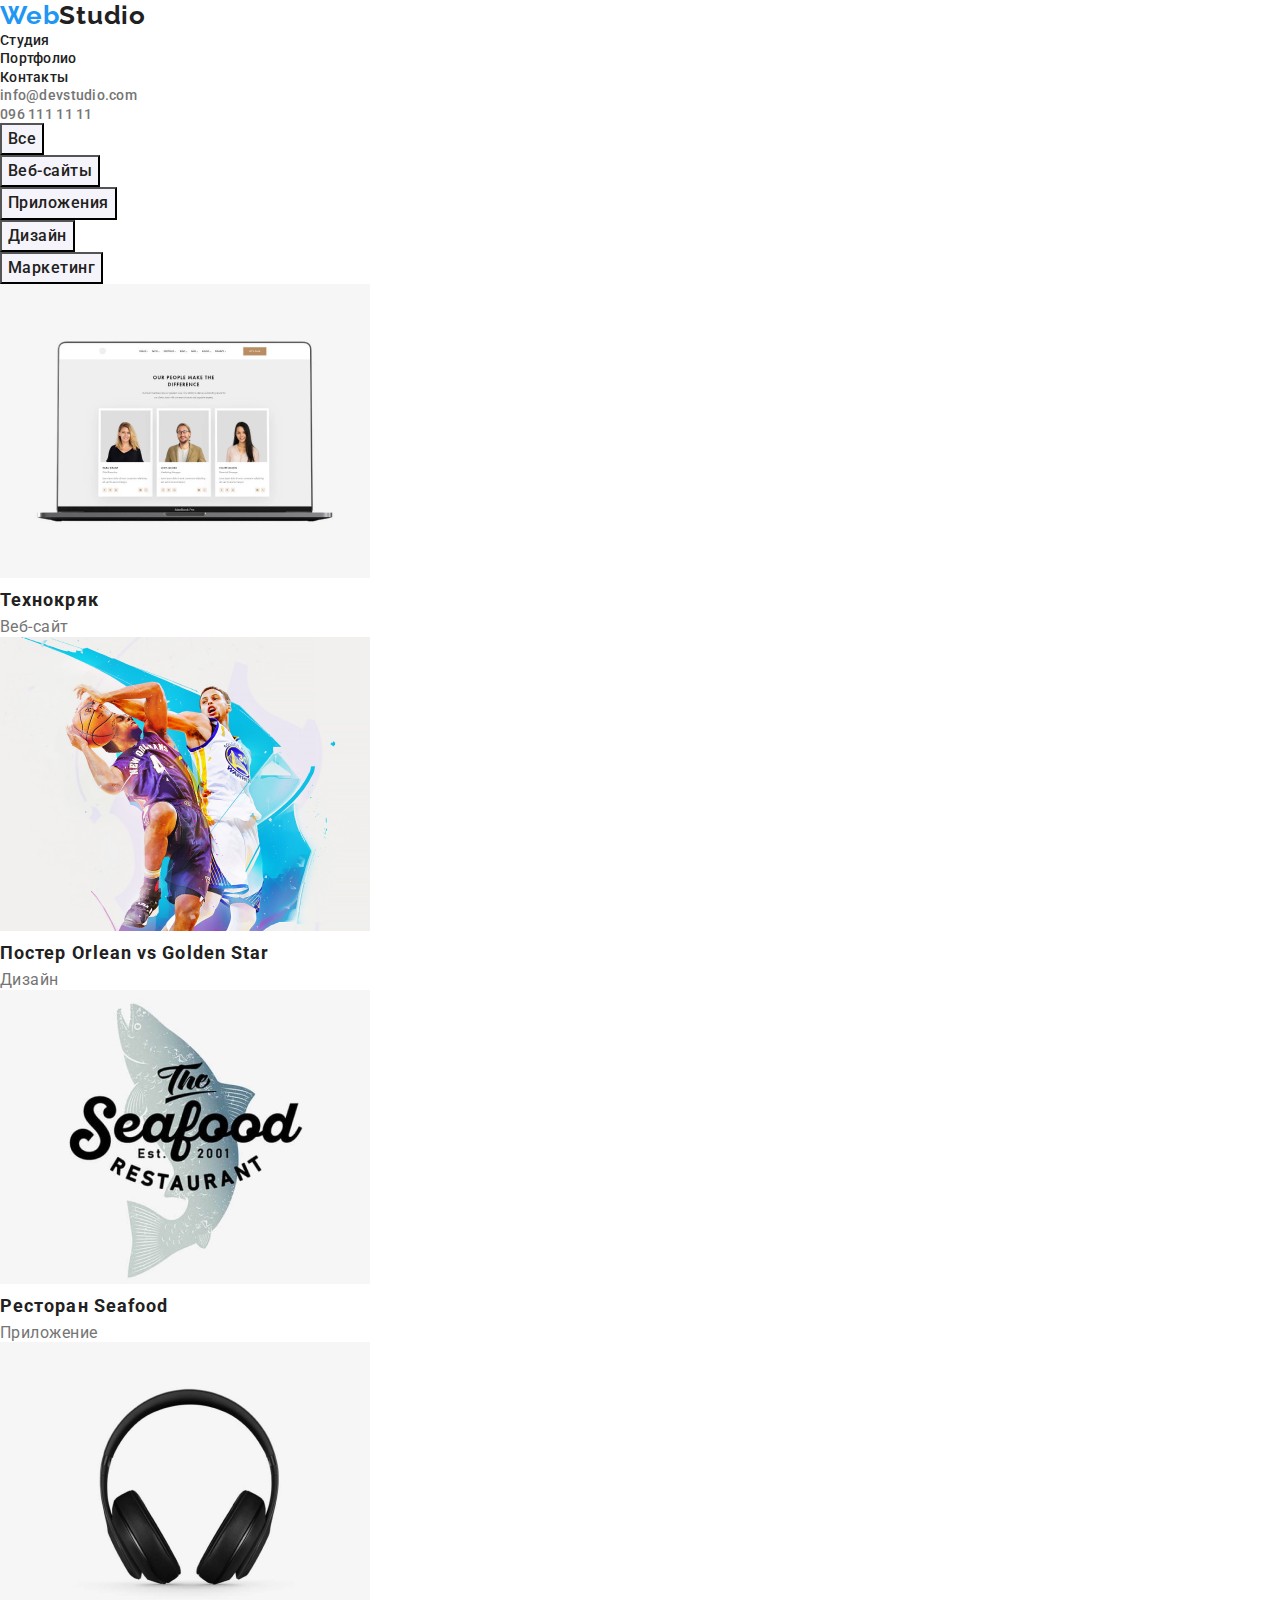
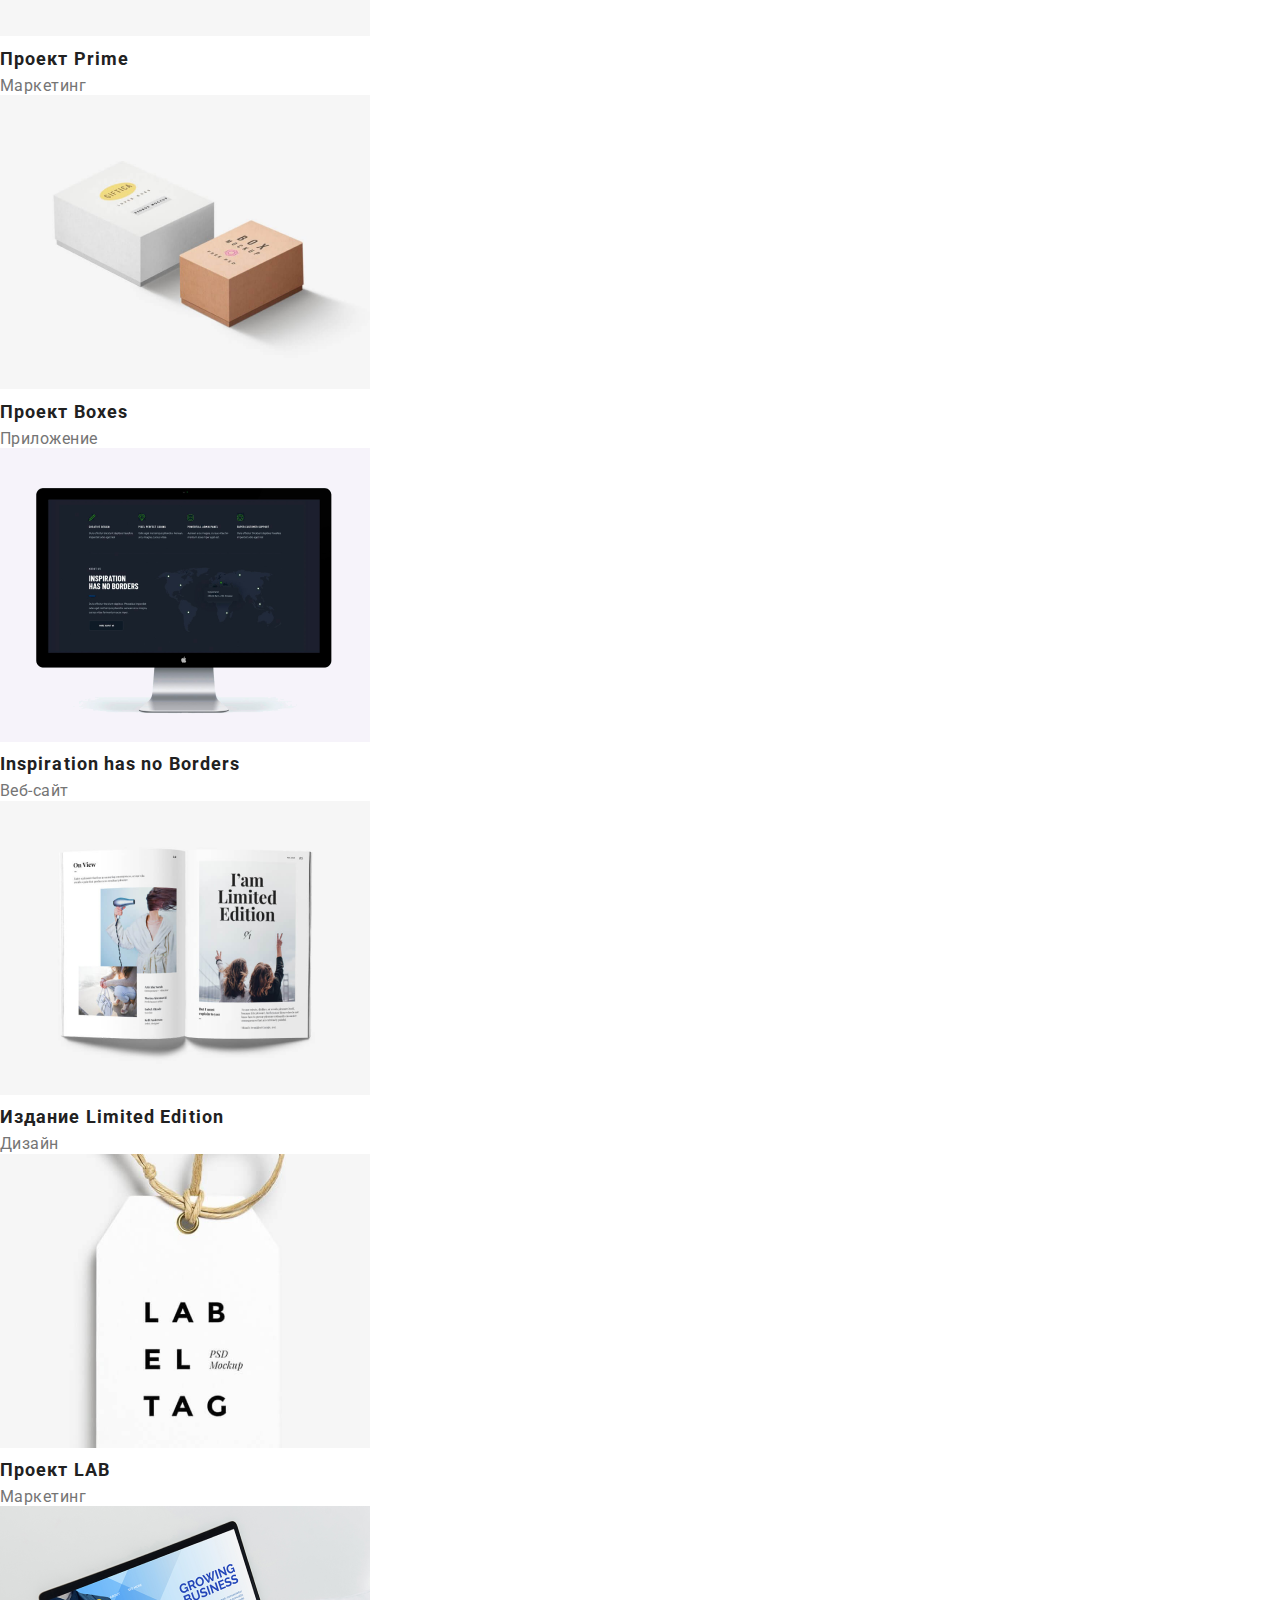
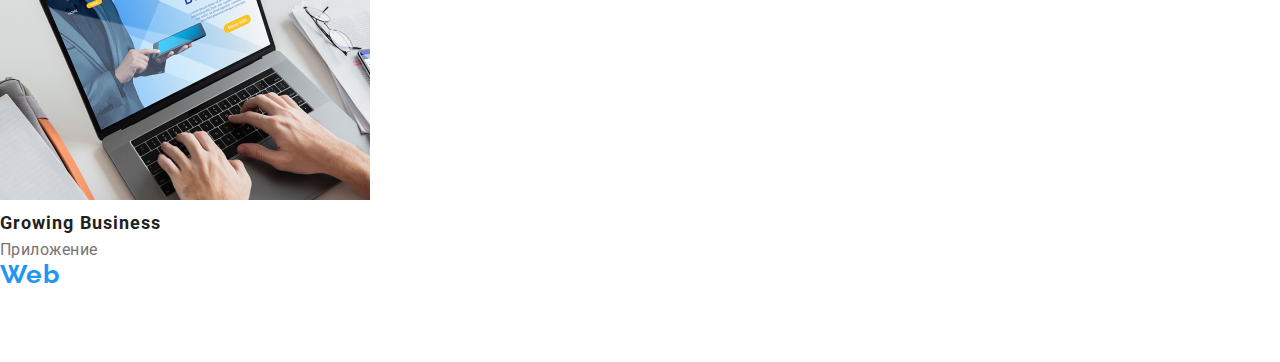
==== portfolio.html @ ff13a94e "добавляет блочные модели" ====
<!DOCTYPE html>
<html lang="ru">
<head>
    <meta charset="UTF-8">
    <meta http-equiv="X-UA-Compatible" content="IE=edge">
    <meta name="viewport" content="width=device-width, initial-scale=1.0">
    <title>Портфолио</title>
    
  <link rel="preconnect" href="https://fonts.googleapis.com">
<link rel="preconnect" href="https://fonts.gstatic.com" crossorigin>
<link href="https://fonts.googleapis.com/css2?family=Raleway:wght@700&family=Roboto:wght@400;500;700;900&display=swap" rel="stylesheet">
<link rel="stylesheet" href="https://cdnjs.cloudflare.com/ajax/libs/modern-normalize/1.1.0/modern-normalize.min.css">
<link rel="stylesheet" href="./css/styles.css">
</head>

<body>
    <!-- Хедер -->
    <header>
    
        <a class="logo" href="./index.html">
            <span class="part-logo">Web</span>Studio
        </a>
    
    <!-- Навигация -->
        <nav class="nav">
            <ul class="nav-list list">
                <li><a class="nav-link" href="./index.html">Студия</a></li>
                <li><a class="nav-link" href="./portfolio.html">Портфолио</a></li>
                <li><a class="nav-link" href="/">Контакты</a></li>
            </ul>
        </nav>
        <!-- Контакты -->
        <ul class="contacts list">
            <li>
                <a class="contact" href="mailto:info@devstudio.com">info@devstudio.com</a>
            </li>
            <li>
                <a class="contact" href="tel:0961111111">096 111 11 11</a>
            </li>
        
        </ul>
        
        
        </header>
<!-- Main -->
        <main>
            <!-- Наши проекты -->
            <section>
                    <h1 hidden>Наши проекты</h1>
                <ul class="sorting-menu list">
                    <li> 
                        
                        <button class="menu" type="button">Все</button>

                </li>
                    <li>
                    
                        <button class="menu" type="button">Веб-сайты</button>
                    
                </li>
                    <li>
                   
                        <button class="menu" type="button">Приложения</button>
                   
                </li>
                    <li>
                    
                        <button class="menu" type="button">Дизайн</button>
                    
                </li>
                    <li>
                   
                        <button class="menu" type="button">Маркетинг</button>
                    
                </li>
                </ul>
    
<!-- Примеры проектов -->
                <ul class="example list">
                    <li>
                        <img src="./images/img1.jpg" alt="главная страница сайта" width="370" height="294">
                        <h2 class="project">Технокряк</h2>
                        <p class="text">Веб-сайт</p>
                    </li>
                    <li>
                        <img src="./images/img2.jpg" alt="два баскетболиста в игре" width="370" height="294">
                        <h2 class="project">Постер <span lang="en">Orlean vs Golden Star</span></h2>
                        <p class="text">Дизайн</p>
                    </li>
                    <li>
                        <img src="./images/img3.jpg" alt="логотип ресторана" width="370" height="294">
                        <h2 class="project">Ресторан <span lang="en">Seafood</span></h2>
                        <p class="text">Приложение</p>
                    </li>
                    <li>
                        <img src="./images/img4.jpg" alt="наушники" width="370" height="294">
                        <h2 class="project">Проект <span lang="en">Prime</span></h2>
                        <p class="text">Маркетинг</p>
                    </li>
                    <li>
                        <img src="./images/img5.jpg" alt="две коробки" width="370" height="294">
                        <h2 class="project">Проект <span lang="en">Boxes</span></h2>
                        <p class="text">Приложение</p>
                    </li>
                    <li>
                        <img src="./images/img6.jpg" alt="монитор экрана" width="370" height="294">
                        <h2 class="project" lang="en">Inspiration has no Borders</h2>
                        <p class="text">Веб-сайт</p>
                    </li>
                    <li>
                        <img src="./images/img7.jpg" alt="разворот книги" width="370" height="294">
                        <h2 class="project">Издание <span lang="en">Limited Edition</span></h2>
                        <p class="text">Дизайн</p>
                    </li>
                    <li>
                        <img src="./images/img8.jpg" alt="логотип фирмы" width="370" height="294">
                        <h2 class="project">Проект <span lang="en">LAB</span></h2>
                        <p class="text">Маркетинг</p>

                    </li>
                    <li>
                        <img src="./images/img9.jpg" alt="набор текста на клавиатуре" width="370" height="294">
                        <h2 class="project">Growing Business</h2>
                        <p class="text">Приложение</p>
                    
                    </li>
                </ul>
            </section>
        </main>
<!-- Футер -->
        <footer class="contacts-footer">
        
            <a class="logo" href="./index.html">
                <span class="part-logo">Web</span><span class="studio-logo">Studio</span>
            </a>
        
            <address>
                <ul class="address list">
                    <li>
                        <a class="map" 
                            href="https://www.google.com.ua/maps/place/%D0%B1%D1%83%D0%BB.+%D0%9B%D0%B5%D1%81%D0%B8+%D0%A3%D0%BA%D1%80%D0%B0%D0%B8%D0%BD%D0%BA%D0%B8,+26,+%D0%9A%D0%B8%D0%B5%D0%B2,+02000/@50.4265841,30.5361971,17z/data=!3m1!4b1!4m5!3m4!1s0x40d4cf0e033ecbe9:0x57a4dffefec77da0!8m2!3d50.4265807!4d30.5383858?hl=ru">г.
                            Киев, пр-т Леси Украинки, 26</a>
                    </li>
                    <li>
                        <a class="contact-footer" href="mailto:info@example.com">info@example.com</a>
                    </li>
                    <li>
                        <a class="contact-footer" href="tel:+380991111111">+38 099 111 11 11</a>
                    </li>
        
                </ul>
        
            </address>
        
        </footer>
</body>
</html>
---- css/styles.css ----
html {
    box-sizing: border-box;

}

*,
*::before,
*::after {
    box-sizing: inherit;
}
.container {
    width: 1200px;
    margin-left: auto;
    margin-right: auto;
    padding-left: 15px;
    padding-right: 15px;
    outline: 2px solid crimson;
}

.page-header {
    background-color: aquamarine;
}


:root {
 --main-color: #212121; 
 --secondary-color: #757575;
 --accent-color: #2196F3;
 --title-color: #FFFFFF; 
 --additional-color: rgba(255, 255, 255, 0.6);
 --background-color-menu: #F5F4FA;
 --background-color-basic: #2F303A;
 --background-main-btn: #188CE8;
}
   body {
    font-family: 'Roboto', sans-serif;
    color: var(--main-color);
}

   .list {
    list-style-type: none; 
    padding: 0px;
    margin: 0px;
}
h1,
h2,
h3,
h4,
p {
padding: 0px;
margin: 0px;  
}

/* Логотип */

.logo {
    font-family: 'Raleway', sans-serif;
    color: var(--main-color);
    font-size: 26px;
    font-weight: 700;
    text-decoration: none;
    line-height: 1.19;
    letter-spacing: 0.03em;
    margin-bottom: 20px;
    
}



.part-logo {
    color: var(--accent-color);
    font-weight: 700;
}

.nav-link {
    color: currentColor;
    font-weight: 500;
    font-size: 14px;
    text-decoration: none;
    line-height: 1.14;
    letter-spacing: 0.02em;
}
.nav-link:hover, .nav-link:focus {
color: var(--accent-color);
}
.contact {
    color: var(--secondary-color);
    font-weight: 500;
    font-size: 14px;
    text-decoration: none;
    line-height: 1.14;
    letter-spacing: 0.02em;
}

.contact:hover, .contact:focus {
    color: var(--accent-color);
}
.contact-footer {
    color: var(--additional-color);
    font-size: 14px;
    line-height: 1.71;
    letter-spacing: 0.03em;
    text-decoration: none;
    font-style: normal;
    margin-bottom: 9px;
    
}
.contact-footer:hover,
.contact-footer:focus {
    color: var(--accent-color);
}
 


.studio-logo {
    color: var(--title-color);
}
.map {
    color: var(--title-color);
    font-size: 14px;
    line-height: 1.71;
    letter-spacing: 0.03em;
    text-decoration: none;
    font-style: normal;
    margin-bottom: 9px;
}
.hero {
    background-color: var(--background-color-basic);
   
}
.hero-text {
    color: var(--title-color);
    font-weight: 900;
    font-size: 44px;
    text-transform: uppercase;
    line-height: 1.36;
    letter-spacing: 0.06em;


    margin-top: 0px;
    margin-bottom: 30px;
    text-align: center;
}
.hero-button {
    font-family: inherit;
    color: var(--title-color);
    background-color: var(--accent-color);
    font-weight: 700;
    font-size: 16px;
    cursor: pointer;
    line-height: 1.88;
    letter-spacing: 0.06em;
    border-radius: 4px;
    padding: 10px 32px;
    min-width: 200px;
    text-align: center;
    margin-bottom: 294px;
}
.hero-button:hover,
.hero-button:focus {
background-color: var(--background-main-btn);
}

.features-point{
    font-weight: 700;
    font-size: 14px;
    text-transform: uppercase;
    line-height: 1.14;
    letter-spacing: 0.03em;
    margin-bottom: 10px;
}
.description {
    color: var(--secondary-color);
    font-size: 14px;
    line-height: 1.71;
    letter-spacing: 0.03em;
    margin-bottom: 94px;
}

.section {
    padding-top: 94px;
    padding-bottom: 94px;
    background-color: tomato;
}
.caption.centered {
    text-align: center;

}
.container.footer {
    padding-top: 60px;
    padding-bottom: 60px;
    background-color: var(--background-color-basic);
}


.speciality {
    color: var(--secondary-color);
    font-size: 16px;
    line-height: 1.19;
    letter-spacing: 0.03em;
}

.foto {
    margin-bottom: 30px;
}
.team-member{
    margin-bottom: 10px;
}
.caption{
    font-weight: 700;
    font-size: 36px;
    line-height: 1.17;
    letter-spacing: 0.03em;
    margin-bottom: 50px;
}
.team-member {
    font-weight: 500;
    font-size: 16px;
    line-height: 1.19;
    letter-spacing: 0.03em;
}
.project {
    font-weight: 700;
    font-size: 18px;
    font-weight: bold;
    line-height: 2;
    letter-spacing: 0.06em;

}
.text {
    color: var(--secondary-color);
    font-size: 16px;
    line-height: 1,88;
    letter-spacing: 0.03em;


}
.menu {
    color: var(--main-color);
    background-color: var(--background-color-menu);
    cursor: pointer;
    font-weight: 500;
    font-size: 16px;
    line-height: 1.64;
    letter-spacing: 0.03em;
    

}
.menu:hover, .menu:focus {
    color: var(--title-color);
    background-color: var(--accent-color);
}
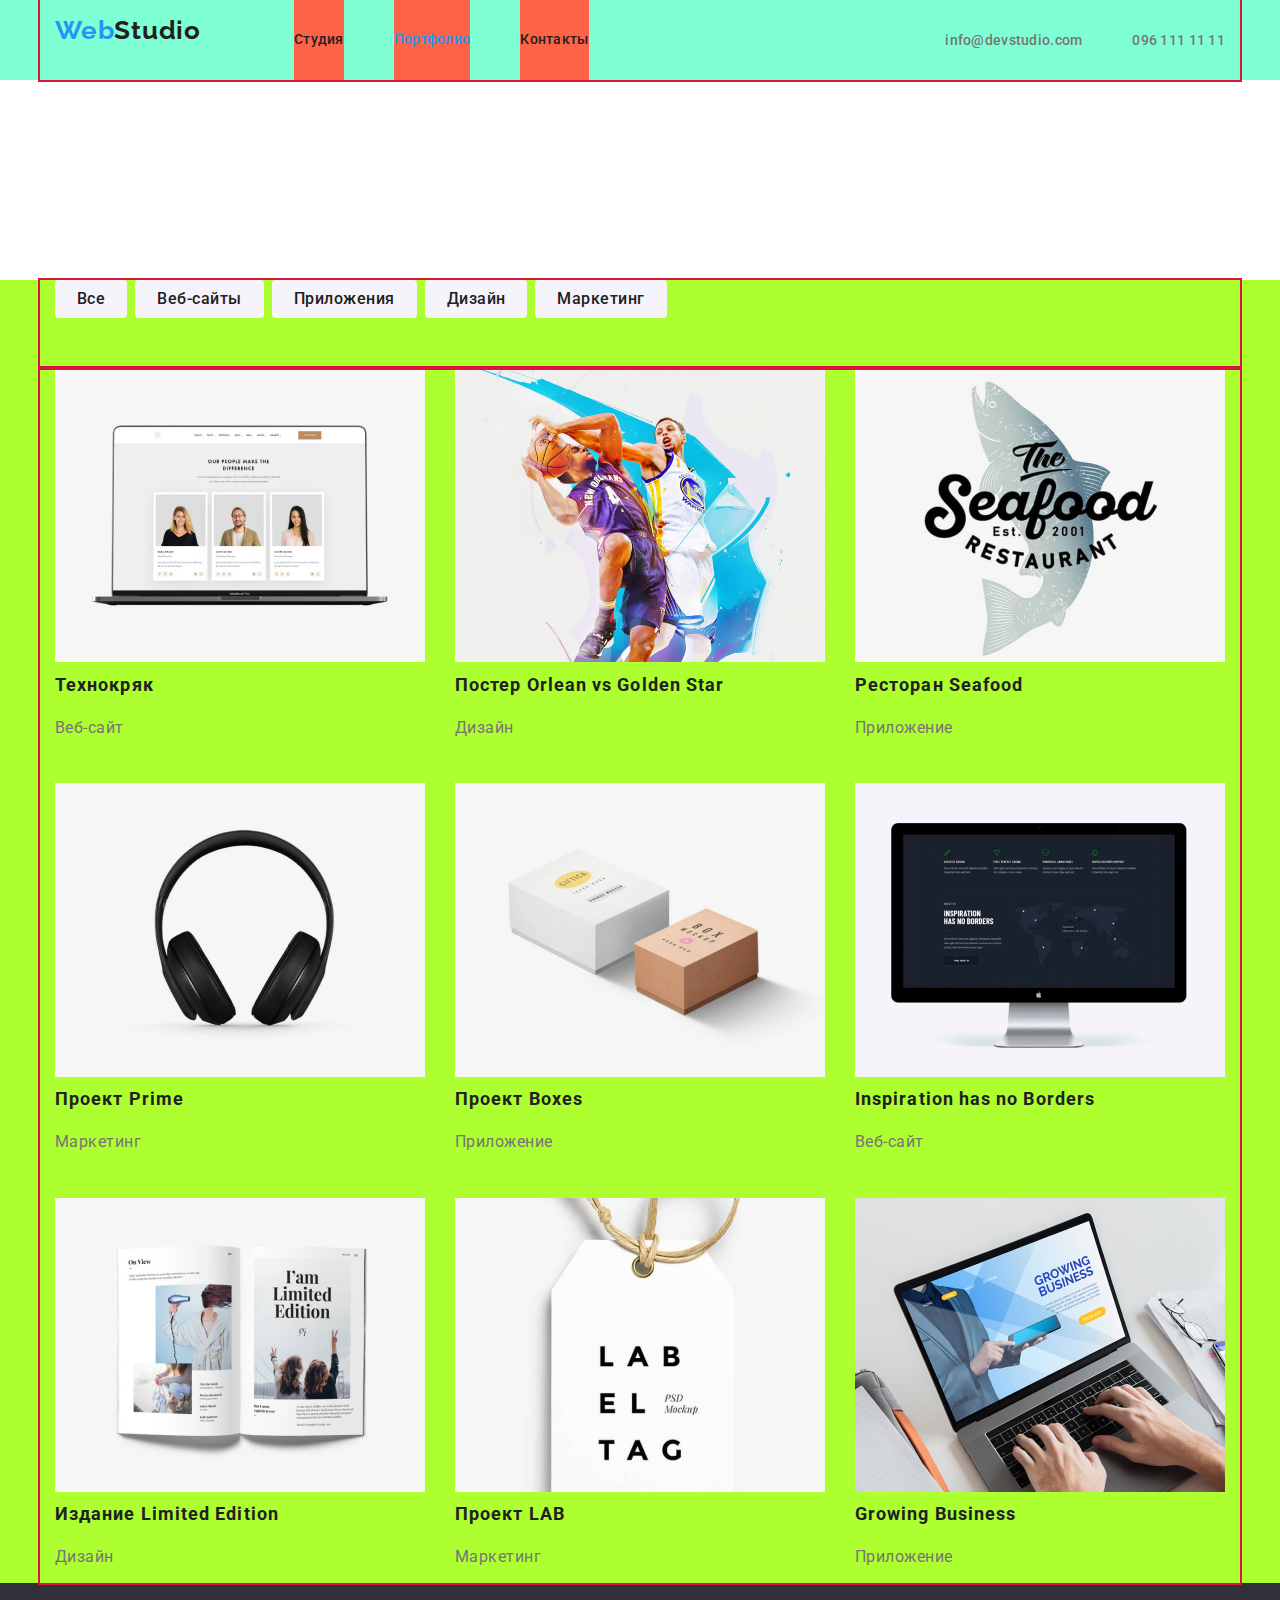
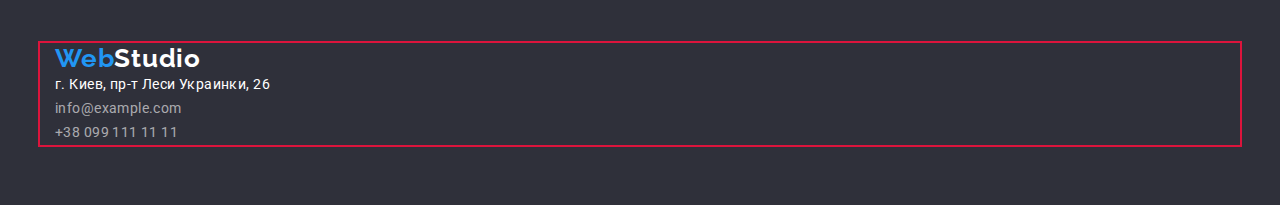
==== commit 3c000306: "задает флекс-боксы" ====
--- a/portfolio.html
+++ b/portfolio.html
@@ -15,8 +15,9 @@
 
 <body>
     <!-- Хедер -->
-    <header>
-    
+   
+    <header class="page-header">
+    <div class="container main-header">
         <a class="logo" href="./index.html">
             <span class="part-logo">Web</span>Studio
         </a>
@@ -24,95 +25,100 @@
     <!-- Навигация -->
         <nav class="nav">
             <ul class="nav-list list">
-                <li><a class="nav-link" href="./index.html">Студия</a></li>
-                <li><a class="nav-link" href="./portfolio.html">Портфолио</a></li>
-                <li><a class="nav-link" href="/">Контакты</a></li>
+                <li class="item"><a class="nav-link" href="./index.html">Студия</a></li>
+                <li class="item"><a class="nav-link current" href="./portfolio.html">Портфолио</a></li>
+                <li class="item"><a class="nav-link" href="/">Контакты</a></li>
             </ul>
         </nav>
         <!-- Контакты -->
         <ul class="contacts list">
-            <li>
+            <li class="item">
                 <a class="contact" href="mailto:info@devstudio.com">info@devstudio.com</a>
             </li>
-            <li>
+            <li class="item">
                 <a class="contact" href="tel:0961111111">096 111 11 11</a>
             </li>
         
         </ul>
         
-        
+        </div>
         </header>
+       
 <!-- Main -->
-        <main>
+        <main class="main-portfolio">
             <!-- Наши проекты -->
+           
             <section>
+                <div class="container">
                     <h1 hidden>Наши проекты</h1>
                 <ul class="sorting-menu list">
-                    <li> 
-                        
+                    
+                    <li class="item"> 
                         <button class="menu" type="button">Все</button>
 
                 </li>
-                    <li>
-                    
+                
+                <li class="item">
                         <button class="menu" type="button">Веб-сайты</button>
                     
                 </li>
-                    <li>
-                   
+                
+                <li class="item">
                         <button class="menu" type="button">Приложения</button>
                    
                 </li>
-                    <li>
-                    
+                
+                <li class="item">
                         <button class="menu" type="button">Дизайн</button>
                     
                 </li>
-                    <li>
+                    <li class="item">
                    
                         <button class="menu" type="button">Маркетинг</button>
                     
                 </li>
                 </ul>
+                </div>
     
 <!-- Примеры проектов -->
+<div class="container">
                 <ul class="example list">
-                    <li>
+                    <li class="item">
                         <img src="./images/img1.jpg" alt="главная страница сайта" width="370" height="294">
                         <h2 class="project">Технокряк</h2>
                         <p class="text">Веб-сайт</p>
                     </li>
-                    <li>
+                    <li class="item">
                         <img src="./images/img2.jpg" alt="два баскетболиста в игре" width="370" height="294">
                         <h2 class="project">Постер <span lang="en">Orlean vs Golden Star</span></h2>
                         <p class="text">Дизайн</p>
                     </li>
-                    <li>
+                    <li class="item">
                         <img src="./images/img3.jpg" alt="логотип ресторана" width="370" height="294">
                         <h2 class="project">Ресторан <span lang="en">Seafood</span></h2>
                         <p class="text">Приложение</p>
                     </li>
-                    <li>
+                    <li class="item">
                         <img src="./images/img4.jpg" alt="наушники" width="370" height="294">
                         <h2 class="project">Проект <span lang="en">Prime</span></h2>
                         <p class="text">Маркетинг</p>
                     </li>
-                    <li>
+                    <li class="item">
                         <img src="./images/img5.jpg" alt="две коробки" width="370" height="294">
                         <h2 class="project">Проект <span lang="en">Boxes</span></h2>
                         <p class="text">Приложение</p>
                     </li>
-                    <li>
+                    <li class="item">
                         <img src="./images/img6.jpg" alt="монитор экрана" width="370" height="294">
                         <h2 class="project" lang="en">Inspiration has no Borders</h2>
                         <p class="text">Веб-сайт</p>
                     </li>
-                    <li>
+                    <li class="item">
                         <img src="./images/img7.jpg" alt="разворот книги" width="370" height="294">
                         <h2 class="project">Издание <span lang="en">Limited Edition</span></h2>
                         <p class="text">Дизайн</p>
                     </li>
-                    <li>
+                    <li class="item">
                         <img src="./images/img8.jpg" alt="логотип фирмы" width="370" height="294">
                         <h2 class="project">Проект <span lang="en">LAB</span></h2>
                         <p class="text">Маркетинг</p>
@@ -125,11 +131,14 @@
                     
                     </li>
                 </ul>
+                </div>
             </section>
+           
         </main>
 <!-- Футер -->
+
         <footer class="contacts-footer">
-        
+        <div class="container">
             <a class="logo" href="./index.html">
                 <span class="part-logo">Web</span><span class="studio-logo">Studio</span>
             </a>
@@ -151,7 +160,8 @@
                 </ul>
         
             </address>
+        </div>
+        </footer>
         
-        </footer>
 </body>
 </html>--- a/css/styles.css
+++ b/css/styles.css
@@ -46,6 +46,9 @@
 h2,
 h3,
 h4,
+h4,
+h5,
+h6
 p {
 padding: 0px;
 margin: 0px;  
@@ -62,6 +65,7 @@
     line-height: 1.19;
     letter-spacing: 0.03em;
     margin-bottom: 20px;
+    margin-right: 93px;
     
 }
 
@@ -72,18 +76,44 @@
     font-weight: 700;
 }
 
+.nav-list {
+    display: flex;
+  
+}
+
 .nav-link {
+    display: block;
     color: currentColor;
     font-weight: 500;
     font-size: 14px;
     text-decoration: none;
     line-height: 1.14;
     letter-spacing: 0.02em;
-}
+    padding-top: 32px;
+    padding-bottom: 32px;
+}
+    .nav-list .nav-link {
+        /* margin-right: 50px; */
+    background-color: tomato;
+    }
+    
+    .nav-list .item:not(:last-child) {
+        margin-right: 50px;
+    }
+    
+
 .nav-link:hover, .nav-link:focus {
 color: var(--accent-color);
 }
+
+
+
+
+.nav-link.current {
+    color: var(--accent-color)
+}
 .contact {
+    
     color: var(--secondary-color);
     font-weight: 500;
     font-size: 14px;
@@ -94,6 +124,21 @@
 
 .contact:hover, .contact:focus {
     color: var(--accent-color);
+}
+
+.contacts {
+    display: flex;
+    margin-left: auto;
+}
+
+.contacts .item + .item {
+    margin-left: 50px;
+}
+
+.main-header {
+    display: flex;
+    align-items: center;
+    margin-bottom: 200px;
 }
 .contact-footer {
     color: var(--additional-color);
@@ -126,6 +171,7 @@
 }
 .hero {
     background-color: var(--background-color-basic);
+  
    
 }
 .hero-text {
@@ -154,7 +200,8 @@
     padding: 10px 32px;
     min-width: 200px;
     text-align: center;
-    margin-bottom: 294px;
+    margin-bottom: 200px;
+    border: none;
 }
 .hero-button:hover,
 .hero-button:focus {
@@ -169,6 +216,12 @@
     letter-spacing: 0.03em;
     margin-bottom: 10px;
 }
+.features {
+    display: flex;
+}
+.features .item {
+    width:calc((100% - 90px) / 4);
+}
 .description {
     color: var(--secondary-color);
     font-size: 14px;
@@ -177,6 +230,18 @@
     margin-bottom: 94px;
 }
 
+.work {
+    display: flex;
+}
+.work .item {
+    width: calc(100% - 60px) / 3;
+    margin-right: 30px;
+}
+.work .item:last-child {
+    margin-right: 0px;
+
+}
+   
 .section {
     padding-top: 94px;
     padding-bottom: 94px;
@@ -184,9 +249,9 @@
 }
 .caption.centered {
     text-align: center;
-
-}
-.container.footer {
+    margin-bottom: 50px;
+}
+.contacts-footer {
     padding-top: 60px;
     padding-bottom: 60px;
     background-color: var(--background-color-basic);
@@ -212,6 +277,19 @@
     line-height: 1.17;
     letter-spacing: 0.03em;
     margin-bottom: 50px;
+}
+
+.team-list {
+    display: flex;
+}
+
+.team-list .item {
+    width: calc((100% - 90px) / 4);
+    margin-right: 30px;
+}
+
+.team-list .item:last-child {
+    margin-right: 0px;
 }
 .team-member {
     font-weight: 500;
@@ -227,6 +305,23 @@
     letter-spacing: 0.06em;
 
 }
+
+.example {
+    display: flex;
+    flex-wrap: wrap;
+}
+.example .item {
+    width: calc((100% - 60px) / 3);
+    margin-right: 30px;
+    margin-bottom: 30px;
+}
+.example .item:nth-child(3n) {
+    margin-right: 0;
+}
+
+.example .item:nth-last-child(-n + 3) {
+margin-bottom: 0px;
+}
 .text {
     color: var(--secondary-color);
     font-size: 16px;
@@ -234,6 +329,20 @@
     letter-spacing: 0.03em;
 
 
+}
+
+.sorting-menu {
+   display: flex;
+    
+}
+
+.sorting-menu .item {
+    margin-bottom: 50px;
+    align-items: center;
+  
+}
+.sorting-menu .item:not(:last-child) {
+    margin-right: 8px;
 }
 .menu {
     color: var(--main-color);
@@ -243,6 +352,13 @@
     font-size: 16px;
     line-height: 1.64;
     letter-spacing: 0.03em;
+    border: none;
+    border-radius: 4px;
+    padding: 6px 22px;
+    display: inline-block;
+    text-align: center;
+    min-height: 38px;
+    
     
 
 }
@@ -251,6 +367,8 @@
     background-color: var(--accent-color);
 }
 
-
+.main-portfolio {
+    background-color: greenyellow;
+}
 
   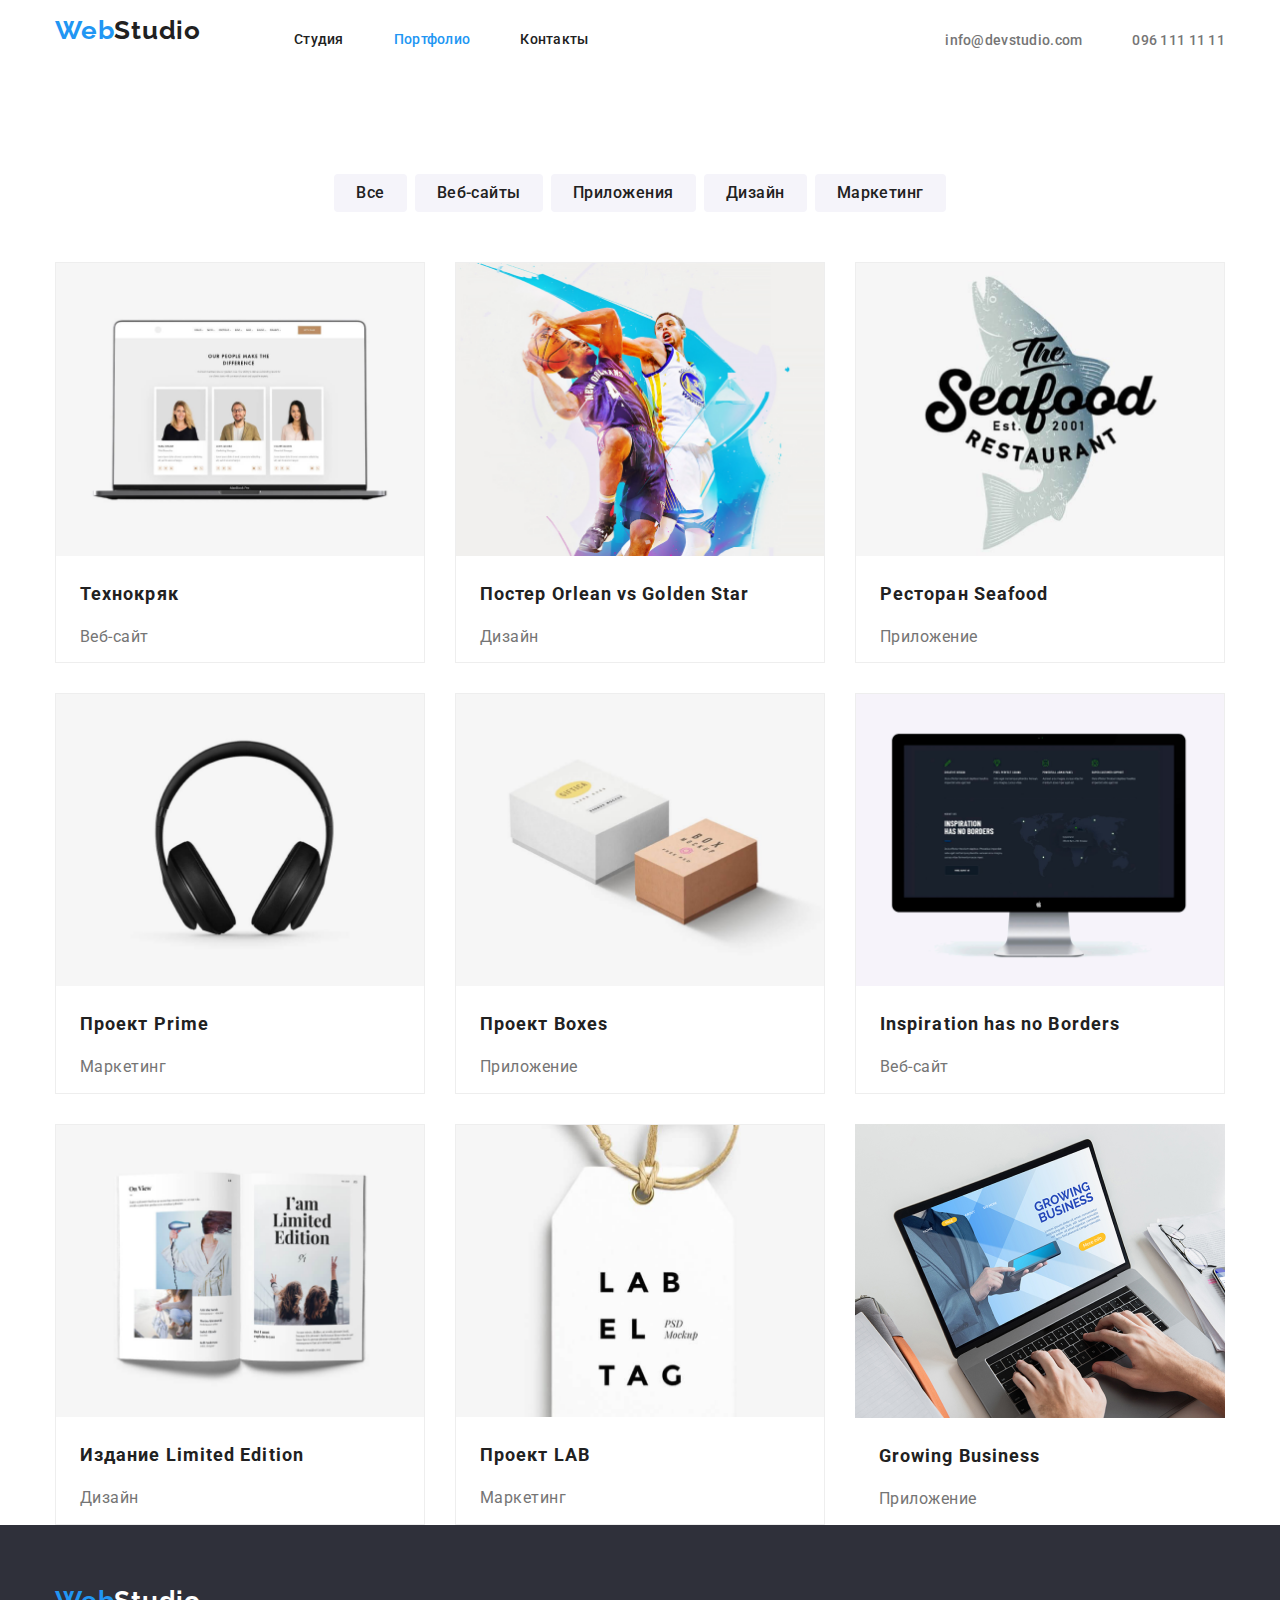
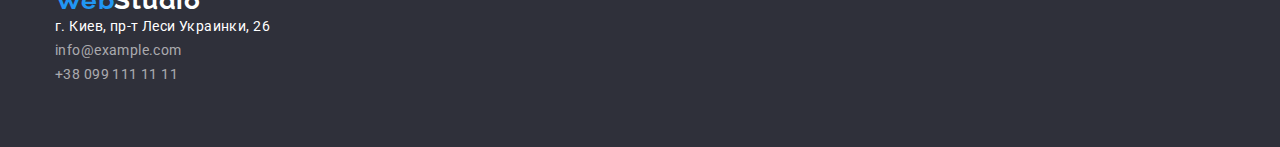
==== commit ba9b8e59: "корректирует блочные модели и флексы" ====
--- a/portfolio.html
+++ b/portfolio.html
@@ -16,7 +16,7 @@
 <body>
     <!-- Хедер -->
    
-    <header class="page-header">
+    <header class="page-portfolio">
     <div class="container main-header">
         <a class="logo" href="./index.html">
             <span class="part-logo">Web</span>Studio
@@ -84,50 +84,69 @@
 <div class="container">
                 <ul class="example list">
                     <li class="item">
-                        <img src="./images/img1.jpg" alt="главная страница сайта" width="370" height="294">
-                        <h2 class="project">Технокряк</h2>
-                        <p class="text">Веб-сайт</p>
+                        <img class="item-foto" src="./images/img1.jpg" alt="главная страница сайта" width="370" height="294">
+                       <div class="text-content">
+                           <h2 class="project">Технокряк</h2>
+                           <p class="text">Веб-сайт</p>
+                </div>
                     </li>
                     <li class="item">
-                        <img src="./images/img2.jpg" alt="два баскетболиста в игре" width="370" height="294">
+                        <img class="item-foto" src="./images/img2.jpg" alt="два баскетболиста в игре" width="370" height="294">
+                        <div class="text-content">
+
                         <h2 class="project">Постер <span lang="en">Orlean vs Golden Star</span></h2>
                         <p class="text">Дизайн</p>
+                        </div>
                     </li>
                     <li class="item">
-                        <img src="./images/img3.jpg" alt="логотип ресторана" width="370" height="294">
-                        <h2 class="project">Ресторан <span lang="en">Seafood</span></h2>
+                        <img class="item-foto" src="./images/img3.jpg" alt="логотип ресторана" width="370" height="294">
+                        <div class="text-content">
+                             <h2 class="project">Ресторан <span lang="en">Seafood</span></h2>
                         <p class="text">Приложение</p>
+                        </div>
                     </li>
                     <li class="item">
-                        <img src="./images/img4.jpg" alt="наушники" width="370" height="294">
+                        <img class="item-foto" src="./images/img4.jpg" alt="наушники" width="370" height="294">
+                        <div class="text-content">
                         <h2 class="project">Проект <span lang="en">Prime</span></h2>
                         <p class="text">Маркетинг</p>
+                        </div>
                     </li>
                     <li class="item">
-                        <img src="./images/img5.jpg" alt="две коробки" width="370" height="294">
+                        <img class="item-foto" src="./images/img5.jpg" alt="две коробки" width="370" height="294">
+                    <div class="text-content">
                         <h2 class="project">Проект <span lang="en">Boxes</span></h2>
                         <p class="text">Приложение</p>
+                        </div>
                     </li>
                     <li class="item">
-                        <img src="./images/img6.jpg" alt="монитор экрана" width="370" height="294">
+                        <img class="item-foto" src="./images/img6.jpg" alt="монитор экрана" width="370" height="294">
+                        <div class="text-content">
                         <h2 class="project" lang="en">Inspiration has no Borders</h2>
                         <p class="text">Веб-сайт</p>
+                        </div>
                     </li>
                     <li class="item">
-                        <img src="./images/img7.jpg" alt="разворот книги" width="370" height="294">
+                        <img class="item-foto" src="./images/img7.jpg" alt="разворот книги" width="370" height="294">
+                    <div class="text-content">
                         <h2 class="project">Издание <span lang="en">Limited Edition</span></h2>
                         <p class="text">Дизайн</p>
+                        </div>
                     </li>
                     <li class="item">
-                        <img src="./images/img8.jpg" alt="логотип фирмы" width="370" height="294">
+                        <img class="item-foto" src="./images/img8.jpg" alt="логотип фирмы" width="370" height="294">
+                        <div class="text-content">
                         <h2 class="project">Проект <span lang="en">LAB</span></h2>
                         <p class="text">Маркетинг</p>
+                        </div>
 
                     </li>
                     <li>
-                        <img src="./images/img9.jpg" alt="набор текста на клавиатуре" width="370" height="294">
+                        <img class="item-foto" src="./images/img9.jpg" alt="набор текста на клавиатуре" width="370" height="294">
+                        <div class="text-content">
                         <h2 class="project">Growing Business</h2>
                         <p class="text">Приложение</p>
+                        </div>
                     
                     </li>
                 </ul>
--- a/css/styles.css
+++ b/css/styles.css
@@ -14,11 +14,11 @@
     margin-right: auto;
     padding-left: 15px;
     padding-right: 15px;
-    outline: 2px solid crimson;
+    /* outline: 2px solid crimson; */
 }
 
 .page-header {
-    background-color: aquamarine;
+    /* background-color: aquamarine; */
 }
 
 
@@ -54,6 +54,12 @@
 margin: 0px;  
 }
 
+img {
+    display: block;
+    max-width: 100%;
+    height: auto;
+}
+
 /* Логотип */
 
 .logo {
@@ -91,11 +97,12 @@
     letter-spacing: 0.02em;
     padding-top: 32px;
     padding-bottom: 32px;
-}
-    .nav-list .nav-link {
+ }
+ 
+    .nav-list .nav-link { 
         /* margin-right: 50px; */
-    background-color: tomato;
-    }
+    /* background-color: tomato; */
+    } 
     
     .nav-list .item:not(:last-child) {
         margin-right: 50px;
@@ -138,7 +145,10 @@
 .main-header {
     display: flex;
     align-items: center;
-    margin-bottom: 200px;
+  
+}
+.page-portfolio {
+    padding-bottom: 94px;
 }
 .contact-footer {
     color: var(--additional-color);
@@ -171,6 +181,11 @@
 }
 .hero {
     background-color: var(--background-color-basic);
+    margin-left: auto;
+    margin-right: auto;
+    padding-top: 200px;
+   
+    text-align: center;
   
    
 }
@@ -181,11 +196,12 @@
     text-transform: uppercase;
     line-height: 1.36;
     letter-spacing: 0.06em;
-
-
-    margin-top: 0px;
+    margin-left: auto;
+    margin-right: auto;
+    width: 696px;
+
     margin-bottom: 30px;
-    text-align: center;
+    
 }
 .hero-button {
     font-family: inherit;
@@ -202,6 +218,7 @@
     text-align: center;
     margin-bottom: 200px;
     border: none;
+    box-shadow: 0px 4px 4px rgba(0, 0, 0, 0.15);
 }
 .hero-button:hover,
 .hero-button:focus {
@@ -221,6 +238,10 @@
 }
 .features .item {
     width:calc((100% - 90px) / 4);
+    margin-right: 30px;
+}
+.features .item:last-child {
+margin-right: 0px;
 }
 .description {
     color: var(--secondary-color);
@@ -244,8 +265,8 @@
    
 .section {
     padding-top: 94px;
-    padding-bottom: 94px;
-    background-color: tomato;
+  padding-bottom: 94px;
+   
 }
 .caption.centered {
     text-align: center;
@@ -286,6 +307,9 @@
 .team-list .item {
     width: calc((100% - 90px) / 4);
     margin-right: 30px;
+    box-shadow: 0px 1px 3px rgba(0, 0, 0, 0.12), 0px 1px 1px rgba(0, 0, 0, 0.14), 0px 2px 1px rgba(0, 0, 0, 0.2);
+    border-radius: 0px 0px 4px 4px;
+    text-align: center;
 }
 
 .team-list .item:last-child {
@@ -297,13 +321,23 @@
     line-height: 1.19;
     letter-spacing: 0.03em;
 }
+
+.team {
+    background: var(--background-color-menu);
+}
+
 .project {
+
     font-weight: 700;
     font-size: 18px;
     font-weight: bold;
     line-height: 2;
     letter-spacing: 0.06em;
-
+    margin-bottom: 4px;
+
+}
+.item-foto {
+    margin-bottom: 20px;
 }
 
 .example {
@@ -314,6 +348,15 @@
     width: calc((100% - 60px) / 3);
     margin-right: 30px;
     margin-bottom: 30px;
+     border: 1px solid #EEEEEE;
+    box-sizing: border-box;
+ 
+}
+.text-content {
+  margin-left: 24px;
+  margin-right: 24px;
+  
+
 }
 .example .item:nth-child(3n) {
     margin-right: 0;
@@ -333,12 +376,12 @@
 
 .sorting-menu {
    display: flex;
-    
+     justify-content: center;
 }
 
 .sorting-menu .item {
     margin-bottom: 50px;
-    align-items: center;
+   
   
 }
 .sorting-menu .item:not(:last-child) {
@@ -368,7 +411,7 @@
 }
 
 .main-portfolio {
-    background-color: greenyellow;
+    /* background-color: greenyellow; */
 }
 
   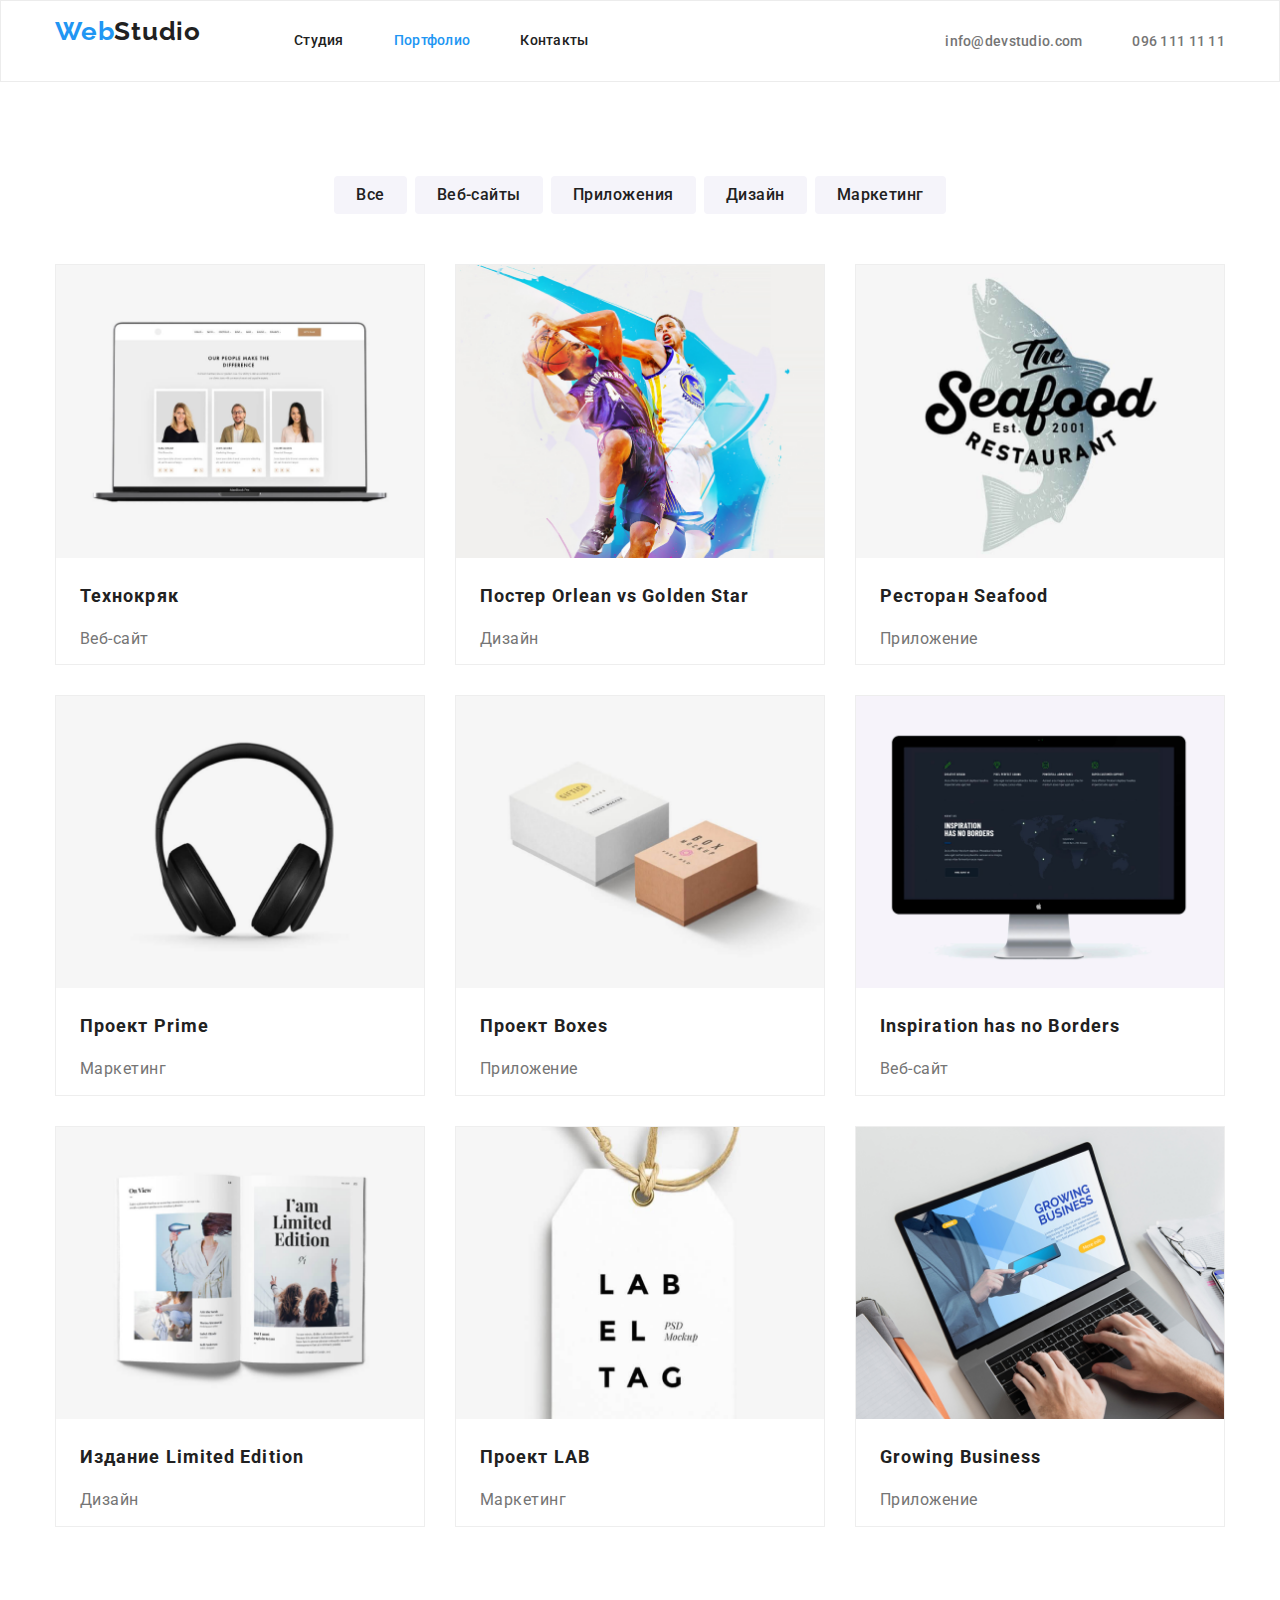
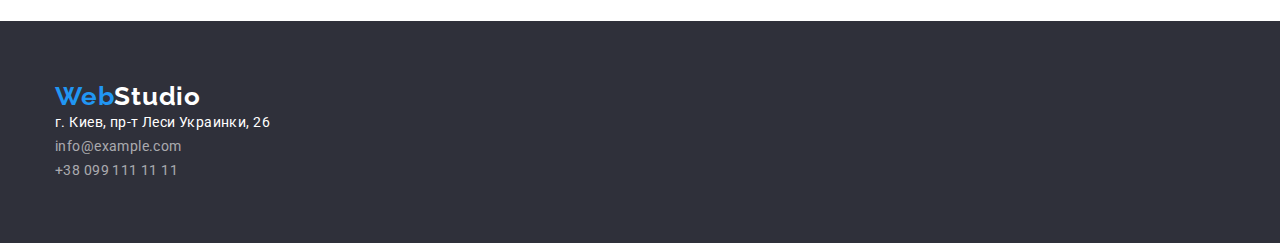
==== commit 883062ba: "корректирует маржины и бордеры" ====
--- a/portfolio.html
+++ b/portfolio.html
@@ -141,7 +141,7 @@
                         </div>
 
                     </li>
-                    <li>
+                    <li class="item">
                         <img class="item-foto" src="./images/img9.jpg" alt="набор текста на клавиатуре" width="370" height="294">
                         <div class="text-content">
                         <h2 class="project">Growing Business</h2>
--- a/css/styles.css
+++ b/css/styles.css
@@ -19,6 +19,8 @@
 
 .page-header {
     /* background-color: aquamarine; */
+    border: 1px solid #ECECEC;
+
 }
 
 
@@ -31,6 +33,7 @@
  --background-color-menu: #F5F4FA;
  --background-color-basic: #2F303A;
  --background-main-btn: #188CE8;
+ --border-heder-color:  #ECECEC;
 }
    body {
     font-family: 'Roboto', sans-serif;
@@ -71,11 +74,8 @@
     line-height: 1.19;
     letter-spacing: 0.03em;
     margin-bottom: 20px;
-    margin-right: 93px;
-    
-}
-
-
+    margin-right: 93px;  
+}
 
 .part-logo {
     color: var(--accent-color);
@@ -84,7 +84,6 @@
 
 .nav-list {
     display: flex;
-  
 }
 
 .nav-link {
@@ -108,19 +107,15 @@
         margin-right: 50px;
     }
     
-
 .nav-link:hover, .nav-link:focus {
 color: var(--accent-color);
 }
 
-
-
-
 .nav-link.current {
     color: var(--accent-color)
 }
+
 .contact {
-    
     color: var(--secondary-color);
     font-weight: 500;
     font-size: 14px;
@@ -147,48 +142,50 @@
     align-items: center;
   
 }
+
 .page-portfolio {
-    padding-bottom: 94px;
-}
+    margin-bottom: 94px;
+    border: 1px solid var(--border-heder-color);
+
+}
+
 .contact-footer {
     color: var(--additional-color);
+    font-size: 14px;
+    line-height: 1.71;
+    letter-spacing: 0.03em;
+    text-decoration: none;
+    font-style: normal;
+    margin-bottom: 9px;   
+}
+
+.contact-footer:hover,
+.contact-footer:focus {
+    color: var(--accent-color);
+}
+
+.studio-logo {
+    color: var(--title-color);
+}
+
+.map {
+    color: var(--title-color);
     font-size: 14px;
     line-height: 1.71;
     letter-spacing: 0.03em;
     text-decoration: none;
     font-style: normal;
     margin-bottom: 9px;
-    
-}
-.contact-footer:hover,
-.contact-footer:focus {
-    color: var(--accent-color);
-}
- 
-
-
-.studio-logo {
-    color: var(--title-color);
-}
-.map {
-    color: var(--title-color);
-    font-size: 14px;
-    line-height: 1.71;
-    letter-spacing: 0.03em;
-    text-decoration: none;
-    font-style: normal;
-    margin-bottom: 9px;
-}
+}
+
 .hero {
     background-color: var(--background-color-basic);
     margin-left: auto;
     margin-right: auto;
     padding-top: 200px;
-   
     text-align: center;
-  
-   
-}
+}
+
 .hero-text {
     color: var(--title-color);
     font-weight: 900;
@@ -199,7 +196,6 @@
     margin-left: auto;
     margin-right: auto;
     width: 696px;
-
     margin-bottom: 30px;
     
 }
@@ -233,52 +229,55 @@
     letter-spacing: 0.03em;
     margin-bottom: 10px;
 }
+
 .features {
     display: flex;
 }
+
 .features .item {
     width:calc((100% - 90px) / 4);
     margin-right: 30px;
 }
+
 .features .item:last-child {
-margin-right: 0px;
-}
+    margin-right: 0px;
+}
+
 .description {
     color: var(--secondary-color);
     font-size: 14px;
     line-height: 1.71;
-    letter-spacing: 0.03em;
-    margin-bottom: 94px;
+    letter-spacing: 0.03em; 
 }
 
 .work {
     display: flex;
 }
+
 .work .item {
     width: calc(100% - 60px) / 3;
     margin-right: 30px;
 }
 .work .item:last-child {
     margin-right: 0px;
-
 }
    
 .section {
     padding-top: 94px;
-  padding-bottom: 94px;
-   
-}
+    padding-bottom: 94px;
+}
+
 .caption.centered {
     text-align: center;
     margin-bottom: 50px;
 }
+
 .contacts-footer {
     padding-top: 60px;
     padding-bottom: 60px;
     background-color: var(--background-color-basic);
 }
 
-
 .speciality {
     color: var(--secondary-color);
     font-size: 16px;
@@ -289,9 +288,11 @@
 .foto {
     margin-bottom: 30px;
 }
+
 .team-member{
     margin-bottom: 10px;
 }
+
 .caption{
     font-weight: 700;
     font-size: 36px;
@@ -315,6 +316,7 @@
 .team-list .item:last-child {
     margin-right: 0px;
 }
+
 .team-member {
     font-weight: 500;
     font-size: 16px;
@@ -327,7 +329,6 @@
 }
 
 .project {
-
     font-weight: 700;
     font-size: 18px;
     font-weight: bold;
@@ -336,6 +337,7 @@
     margin-bottom: 4px;
 
 }
+
 .item-foto {
     margin-bottom: 20px;
 }
@@ -343,21 +345,22 @@
 .example {
     display: flex;
     flex-wrap: wrap;
-}
+    margin-bottom: 94px;
+}
+
 .example .item {
     width: calc((100% - 60px) / 3);
     margin-right: 30px;
     margin-bottom: 30px;
-     border: 1px solid #EEEEEE;
+    border: 1px solid #EEEEEE;
     box-sizing: border-box;
  
 }
 .text-content {
   margin-left: 24px;
   margin-right: 24px;
-  
-
-}
+}
+
 .example .item:nth-child(3n) {
     margin-right: 0;
 }
@@ -365,28 +368,27 @@
 .example .item:nth-last-child(-n + 3) {
 margin-bottom: 0px;
 }
+
 .text {
     color: var(--secondary-color);
     font-size: 16px;
     line-height: 1,88;
     letter-spacing: 0.03em;
-
-
 }
 
 .sorting-menu {
    display: flex;
-     justify-content: center;
+   justify-content: center;
 }
 
 .sorting-menu .item {
     margin-bottom: 50px;
-   
-  
-}
+}
+
 .sorting-menu .item:not(:last-child) {
     margin-right: 8px;
 }
+
 .menu {
     color: var(--main-color);
     background-color: var(--background-color-menu);
@@ -401,10 +403,8 @@
     display: inline-block;
     text-align: center;
     min-height: 38px;
-    
-    
-
-}
+}
+
 .menu:hover, .menu:focus {
     color: var(--title-color);
     background-color: var(--accent-color);
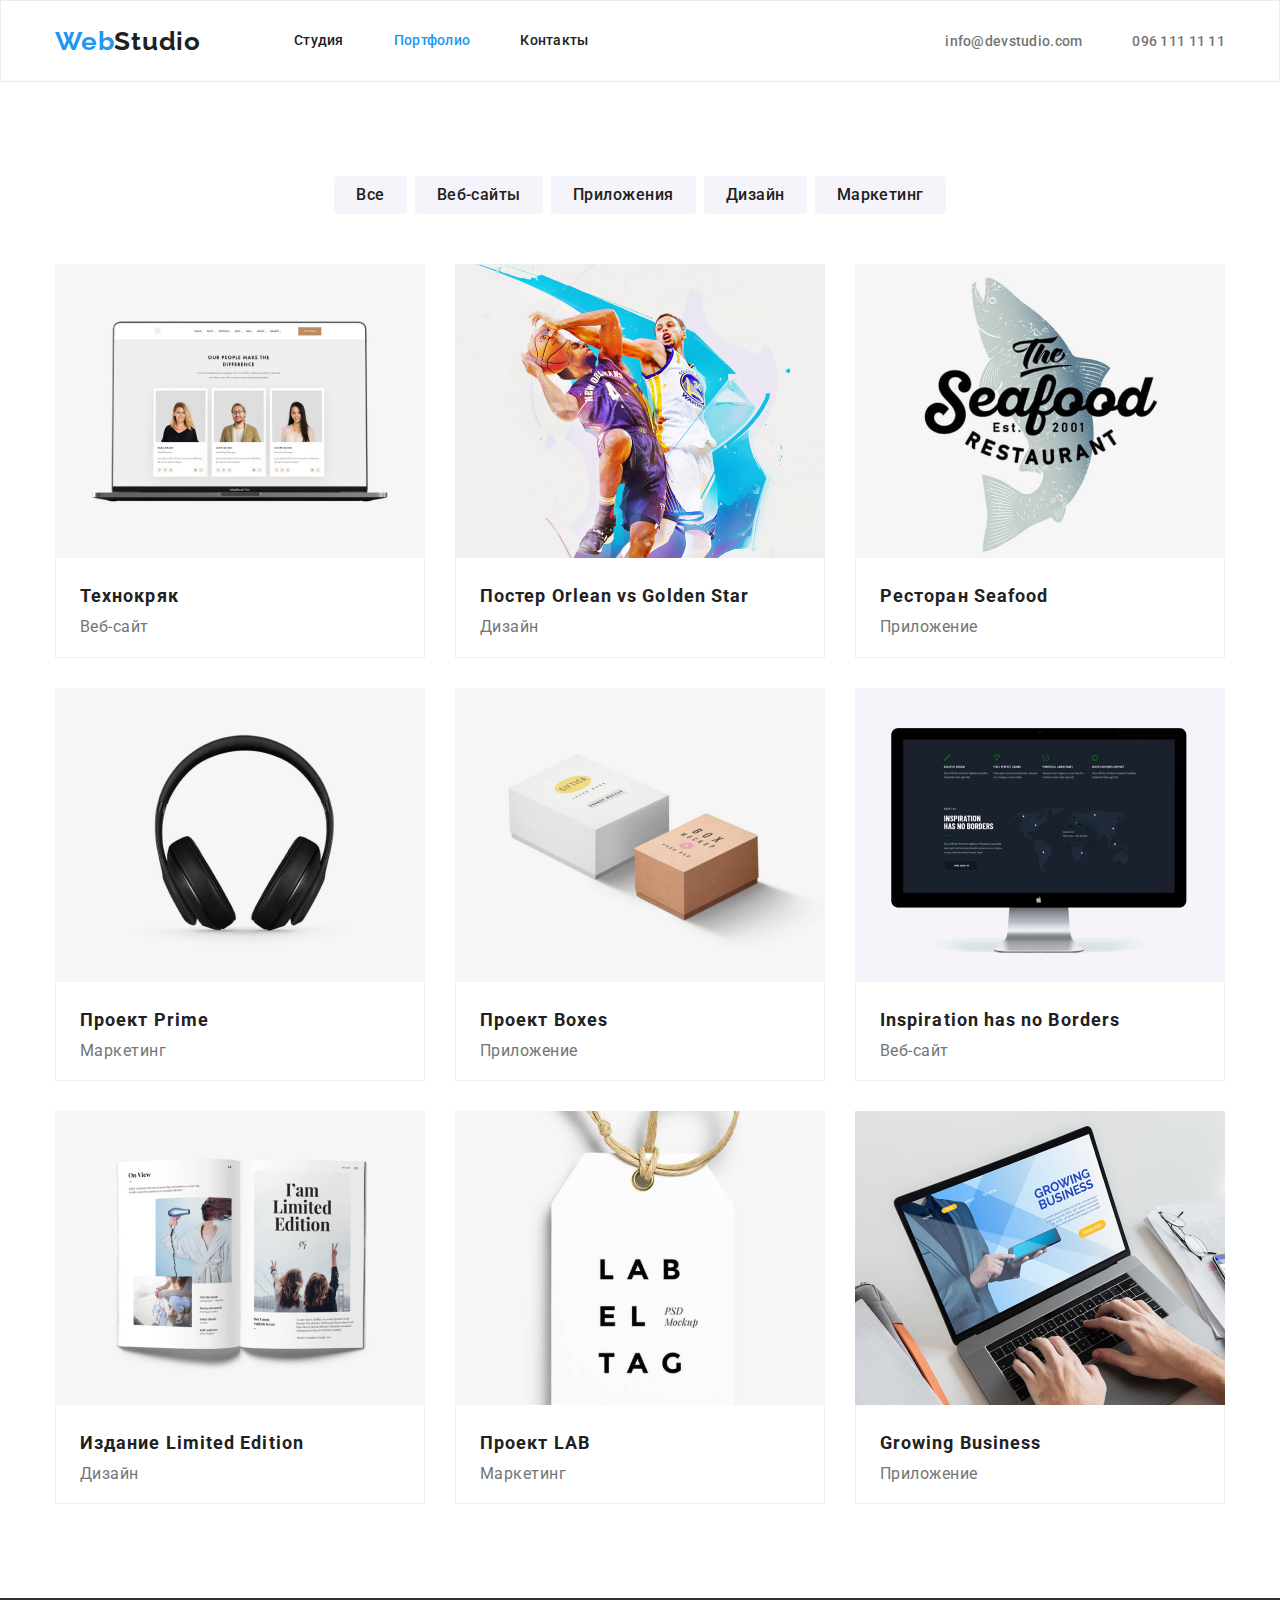
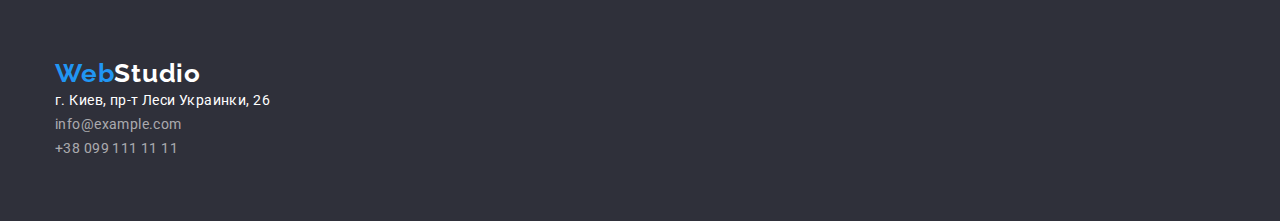
==== commit ae4e0a4a: "вносит правки от ментора" ====
--- a/portfolio.html
+++ b/portfolio.html
@@ -24,14 +24,14 @@
     
     <!-- Навигация -->
         <nav class="nav">
-            <ul class="nav-list list">
+            <ul class="nav-list">
                 <li class="item"><a class="nav-link" href="./index.html">Студия</a></li>
                 <li class="item"><a class="nav-link current" href="./portfolio.html">Портфолио</a></li>
                 <li class="item"><a class="nav-link" href="/">Контакты</a></li>
             </ul>
         </nav>
         <!-- Контакты -->
-        <ul class="contacts list">
+        <ul class="contacts">
             <li class="item">
                 <a class="contact" href="mailto:info@devstudio.com">info@devstudio.com</a>
             </li>
@@ -48,10 +48,10 @@
         <main class="main-portfolio">
             <!-- Наши проекты -->
            
-            <section>
+            <section class="section">
                 <div class="container">
-                    <h1 hidden>Наши проекты</h1>
-                <ul class="sorting-menu list">
+                    <h1 class="visually-hidden">Наши проекты</h1>
+                <ul class="sorting-menu">
                     
                     <li class="item"> 
                         <button class="menu" type="button">Все</button>
@@ -78,14 +78,14 @@
                     
                 </li>
                 </ul>
-                </div>
+              
     
 <!-- Примеры проектов -->
-<div class="container">
-                <ul class="example list">
+
+                <ul class="example">
                     <li class="item">
                         <img class="item-foto" src="./images/img1.jpg" alt="главная страница сайта" width="370" height="294">
-                       <div class="text-content">
+                        <div class="text-content">
                            <h2 class="project">Технокряк</h2>
                            <p class="text">Веб-сайт</p>
                 </div>
@@ -158,19 +158,19 @@
 
         <footer class="contacts-footer">
         <div class="container">
-            <a class="logo" href="./index.html">
+            <a class="logo footer" href="./index.html">
                 <span class="part-logo">Web</span><span class="studio-logo">Studio</span>
             </a>
         
             <address>
-                <ul class="address list">
+                <ul class="address">
                     <li>
                         <a class="map" 
                             href="https://www.google.com.ua/maps/place/%D0%B1%D1%83%D0%BB.+%D0%9B%D0%B5%D1%81%D0%B8+%D0%A3%D0%BA%D1%80%D0%B0%D0%B8%D0%BD%D0%BA%D0%B8,+26,+%D0%9A%D0%B8%D0%B5%D0%B2,+02000/@50.4265841,30.5361971,17z/data=!3m1!4b1!4m5!3m4!1s0x40d4cf0e033ecbe9:0x57a4dffefec77da0!8m2!3d50.4265807!4d30.5383858?hl=ru">г.
                             Киев, пр-т Леси Украинки, 26</a>
                     </li>
                     <li>
-                        <a class="contact-footer" href="mailto:info@example.com">info@example.com</a>
+                        <a class="contact-footer mail" href="mailto:info@example.com">info@example.com</a>
                     </li>
                     <li>
                         <a class="contact-footer" href="tel:+380991111111">+38 099 111 11 11</a>
--- a/css/styles.css
+++ b/css/styles.css
@@ -40,7 +40,7 @@
     color: var(--main-color);
 }
 
-   .list {
+   ul {
     list-style-type: none; 
     padding: 0px;
     margin: 0px;
@@ -51,7 +51,7 @@
 h4,
 h4,
 h5,
-h6
+h6,
 p {
 padding: 0px;
 margin: 0px;  
@@ -63,6 +63,10 @@
     height: auto;
 }
 
+.visually-hidden {
+  position: fixed;
+  transform: scale(0);
+}
 /* Логотип */
 
 .logo {
@@ -73,8 +77,9 @@
     text-decoration: none;
     line-height: 1.19;
     letter-spacing: 0.03em;
-    margin-bottom: 20px;
-    margin-right: 93px;  
+    margin-right: 93px;
+ 
+   
 }
 
 .part-logo {
@@ -144,7 +149,7 @@
 }
 
 .page-portfolio {
-    margin-bottom: 94px;
+  
     border: 1px solid var(--border-heder-color);
 
 }
@@ -156,7 +161,11 @@
     letter-spacing: 0.03em;
     text-decoration: none;
     font-style: normal;
-    margin-bottom: 9px;   
+   
+}
+
+.mail {
+    margin-bottom: 9px;
 }
 
 .contact-footer:hover,
@@ -176,6 +185,7 @@
     text-decoration: none;
     font-style: normal;
     margin-bottom: 9px;
+    
 }
 
 .hero {
@@ -184,6 +194,7 @@
     margin-right: auto;
     padding-top: 200px;
     text-align: center;
+    padding-bottom: 200px;
 }
 
 .hero-text {
@@ -197,6 +208,7 @@
     margin-right: auto;
     width: 696px;
     margin-bottom: 30px;
+   
     
 }
 .hero-button {
@@ -212,7 +224,6 @@
     padding: 10px 32px;
     min-width: 200px;
     text-align: center;
-    margin-bottom: 200px;
     border: none;
     box-shadow: 0px 4px 4px rgba(0, 0, 0, 0.15);
 }
@@ -237,6 +248,7 @@
 .features .item {
     width:calc((100% - 90px) / 4);
     margin-right: 30px;
+
 }
 
 .features .item:last-child {
@@ -261,7 +273,9 @@
 .work .item:last-child {
     margin-right: 0px;
 }
-   
+.section .work {
+    padding-top: 0px;
+}
 .section {
     padding-top: 94px;
     padding-bottom: 94px;
@@ -285,12 +299,14 @@
     letter-spacing: 0.03em;
 }
 
-.foto {
-    margin-bottom: 30px;
-}
 
 .team-member{
     margin-bottom: 10px;
+}
+
+.foto-descr {
+    padding-top: 30px;
+    padding-bottom: 30px;
 }
 
 .caption{
@@ -311,12 +327,16 @@
     box-shadow: 0px 1px 3px rgba(0, 0, 0, 0.12), 0px 1px 1px rgba(0, 0, 0, 0.14), 0px 2px 1px rgba(0, 0, 0, 0.2);
     border-radius: 0px 0px 4px 4px;
     text-align: center;
+    background-color: #FFFFFF;
 }
 
 .team-list .item:last-child {
     margin-right: 0px;
 }
 
+.footer {
+    margin-bottom: 20px;
+}
 .team-member {
     font-weight: 500;
     font-size: 16px;
@@ -339,26 +359,31 @@
 }
 
 .item-foto {
-    margin-bottom: 20px;
+    /* padding-bottom: 20px; */
 }
 
 .example {
     display: flex;
     flex-wrap: wrap;
-    margin-bottom: 94px;
+  
 }
 
 .example .item {
     width: calc((100% - 60px) / 3);
     margin-right: 30px;
     margin-bottom: 30px;
-    border: 1px solid #EEEEEE;
+    
     box-sizing: border-box;
  
 }
 .text-content {
-  margin-left: 24px;
-  margin-right: 24px;
+  padding-left: 24px; 
+  padding-right: 24px;
+  border-bottom:1px solid #EEEEEE; 
+  border-left:1px solid #EEEEEE; 
+  border-right: 1px solid #EEEEEE;
+    padding-bottom: 20px;
+    padding-top: 20px;
 }
 
 .example .item:nth-child(3n) {
@@ -374,15 +399,17 @@
     font-size: 16px;
     line-height: 1,88;
     letter-spacing: 0.03em;
+  
 }
 
 .sorting-menu {
    display: flex;
    justify-content: center;
+   margin-bottom: 50px;
 }
 
 .sorting-menu .item {
-    margin-bottom: 50px;
+    
 }
 
 .sorting-menu .item:not(:last-child) {
